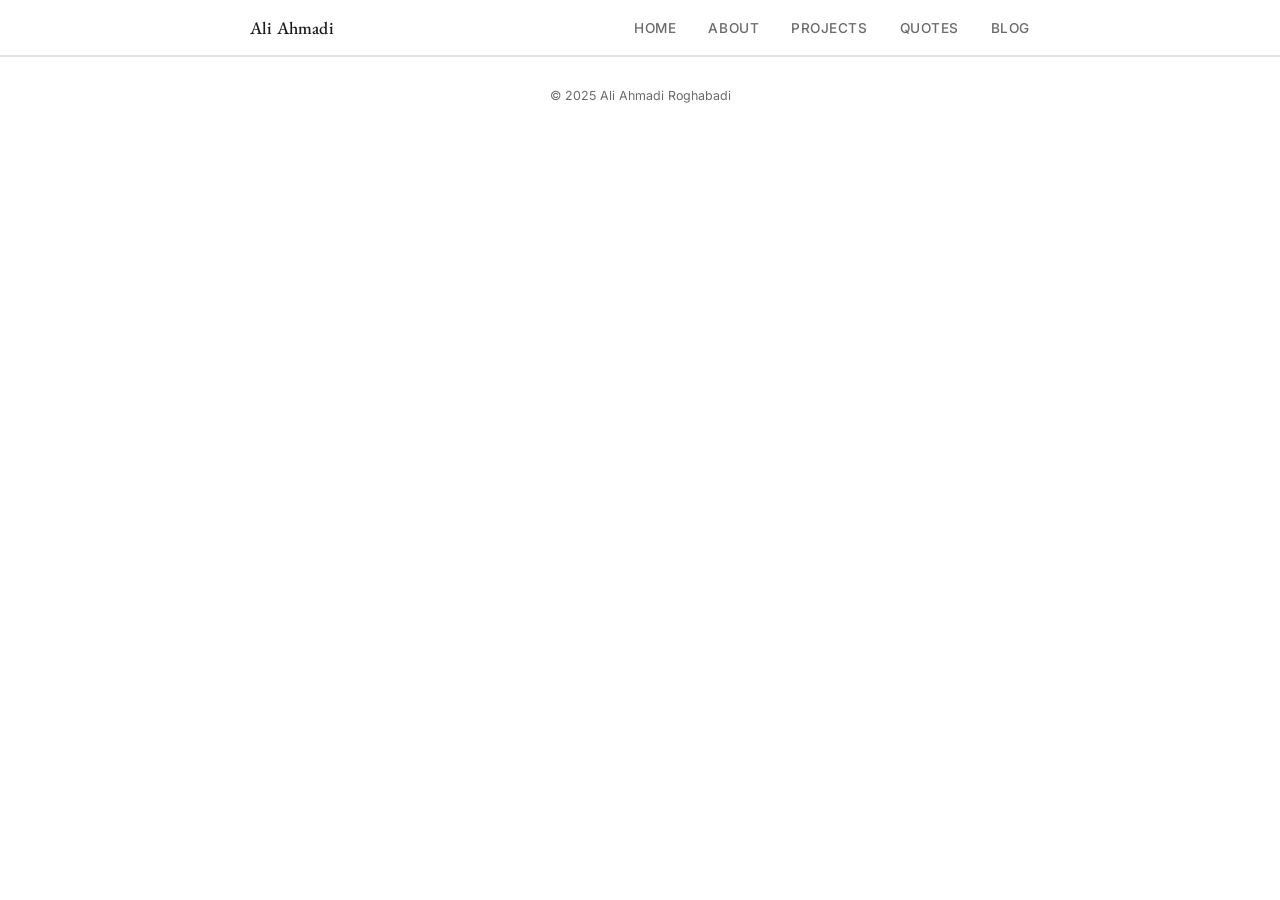
==== index.html @ 2995e9c8 "Update index.html" ====
<!DOCTYPE html>
<html lang="en">
<head>
  <meta charset="UTF-8" />
  <meta name="viewport" content="width=device-width, initial-scale=1.0" />
  <title>Ali Ahmadi</title>
  <link rel="icon" type="image/png" href="assets/favicon.png" />
  <link rel="stylesheet" href="style.css" />

  <!-- Blog: math + code-block rendering (CDN, no build step) -->
  <link rel="stylesheet" href="https://cdn.jsdelivr.net/npm/katex@0.16.11/dist/katex.min.css">
  <link rel="stylesheet" href="https://cdn.jsdelivr.net/npm/highlight.js@11.9.0/styles/atom-one-light.min.css">
  <link rel="stylesheet" href="blog/blog.css" />
</head>
<body>

<nav>
  <div class="nav-inner">
    <a class="nav-brand" href="#home" data-tab-brand>Ali Ahmadi</a>
    <ul class="nav-links">
      <li><a href="#home"     data-tab="home">Home</a></li>
      <li><a href="#about"    data-tab="about">About</a></li>
      <li><a href="#projects" data-tab="projects">Projects</a></li>
      <li><a href="#quotes"   data-tab="quotes">Quotes</a></li>
      <li><a href="#blog"     data-tab="blog">Blog</a></li>
    </ul>
  </div>
</nav>

<main>

  <section id="home">
    <div class="profile">
      <img
        class="profile-img"
        src="assets/prof_pic.png"
        alt="Ali Ahmadi Roghabadi"
      />
      <div class="profile-info">
        <h1>Ali Ahmadi Roghabadi</h1>

        <div class="profile-links">
          <!-- Email -->
          <a href="mailto:ali.ahmadi9@ut.ac.ir" aria-label="Email">
            <svg xmlns="http://www.w3.org/2000/svg" fill="none" viewBox="0 0 24 24" stroke="currentColor" stroke-width="1.8">
              <path stroke-linecap="round" stroke-linejoin="round" d="M21.75 6.75v10.5a2.25 2.25 0 01-2.25 2.25H4.5A2.25 2.25 0 012.25 17.25V6.75M21.75 6.75L12 13.5 2.25 6.75M21.75 6.75A2.25 2.25 0 0019.5 4.5H4.5a2.25 2.25 0 00-2.25 2.25" />
            </svg>
            Email
          </a>
          <!-- GitHub -->
          <a href="https://github.com/0ahmadi" target="_blank" rel="noopener" aria-label="GitHub">
            <svg xmlns="http://www.w3.org/2000/svg" viewBox="0 0 24 24" fill="currentColor">
              <path d="M12 0C5.37 0 0 5.37 0 12c0 5.3 3.44 9.8 8.2 11.38.6.1.82-.26.82-.58v-2.03c-3.34.72-4.04-1.6-4.04-1.6-.54-1.38-1.33-1.75-1.33-1.75-1.09-.74.08-.73.08-.73 1.2.09 1.84 1.24 1.84 1.24 1.07 1.83 2.8 1.3 3.49 1 .1-.78.42-1.3.76-1.6-2.67-.3-5.47-1.33-5.47-5.93 0-1.31.47-2.38 1.24-3.22-.12-.3-.54-1.52.12-3.18 0 0 1.01-.32 3.3 1.23a11.5 11.5 0 016.01 0c2.29-1.55 3.3-1.23 3.3-1.23.66 1.66.24 2.88.12 3.18.77.84 1.24 1.91 1.24 3.22 0 4.61-2.81 5.63-5.48 5.92.43.37.81 1.1.81 2.22v3.29c0 .32.22.7.83.58A12 12 0 0024 12C24 5.37 18.63 0 12 0z"/>
            </svg>
            GitHub
          </a>
          <!-- LinkedIn -->
          <a href="https://linkedin.com/in/aliahmdif" target="_blank" rel="noopener" aria-label="LinkedIn">
            <svg xmlns="http://www.w3.org/2000/svg" viewBox="0 0 24 24" fill="currentColor">
              <path d="M20.45 20.45h-3.56v-5.57c0-1.33-.03-3.04-1.85-3.04-1.85 0-2.13 1.45-2.13 2.94v5.67H9.35V9h3.41v1.56h.05c.48-.9 1.64-1.85 3.37-1.85 3.6 0 4.27 2.37 4.27 5.45v6.29zM5.34 7.43a2.07 2.07 0 110-4.14 2.07 2.07 0 010 4.14zM3.56 20.45h3.56V9H3.56v11.45zM22.23 0H1.77C.79 0 0 .77 0 1.72v20.56C0 23.23.79 24 1.77 24h20.46C23.21 24 24 23.23 24 22.28V1.72C24 .77 23.21 0 22.23 0z"/>
            </svg>
            LinkedIn
          </a>
        </div>

        <p class="profile-bio">
          My research lies between computational neuroscience and continual learning, and my interest is
          developing systems that can learn and adapt over time. I am particularly interested in applying
          these ideas to robotics and large language models. Outside of research, I take part in competitive programming contests on <a href="https://codeforces.com" target="_blank" rel="noopener">Codeforces</a>, and I enjoy the process of problem solving.
        </p>
        <p class="profile-bio" style="margin-top:0.75rem;">
          I completed my bachelor's degree from University of Tehran, where I did my undergraduate project
          under the supervision of
          <a href="https://scholar.google.com/citations?user=NBD4tqgAAAAJ&hl=en" target="_blank" rel="noopener">Dr. Hossein Aghababa</a>.
          Also, in the last two years of my bachelor's degree, I worked as a research assistant in the
          <a href="https://feng.ut.ac.ir/deep" target="_blank" rel="noopener">Deep Learning Lab</a>
          under the supervision of
          <a href="https://scholar.google.com/citations?user=YLOcZDUAAAAJ&hl=en" target="_blank" rel="noopener">Dr. Kazem Fouladi</a>.
          During this time, I attended the 6th International Conference on Pattern Recognition and Image
          Analysis (IPRIA 2023) at the University of Tehran.
        </p>
      </div>
    </div>
  </section>

  <section id="about">
    <h2>About</h2>

    <div class="about-block">
      <h3>Research Interests</h3>
      <ul class="about-list">
        <li>Computational Neuroscience</li>
        <li>Continual Learning</li>
        <li>Deep Learning</li>
      </ul>
    </div>

    <div class="about-block">
      <h2>Education</h2>
      <div class="edu-item">
        <div class="institution">University of Tehran — Tehran, Iran</div>
        <div class="degree">B.Sc. Computer Engineering, Department of Engineering</div>
        <div class="years">2021 – 2025</div>
      </div>
      <div class="edu-item">
        <div class="institution">Seyed Kamaleddin Mousavi Magnet High School — Kerman, Iran</div>
        <div class="degree">High School Diploma</div>
        <div class="years">2018 – 2021</div>
      </div>
    </div>

    <div class="about-block">
  <h2>Research Experience</h2>

  <div class="exp-item">
    <div class="role">Research Assistant</div>
    <div class="org">
      <a href="https://feng.ut.ac.ir/deep" target="_blank" rel="noopener">Deep Learning Lab</a>,
      <a href="https://scholar.google.com/citations?user=YLOcZDUAAAAJ&hl=en" target="_blank" rel="noopener">Dr. Kazem Fouladi</a>,
      University of Tehran
    </div>
    <div class="years">2023 – 2025</div>
  </div>

  <div class="exp-item">
    <div class="role">Undergraduate Project</div>
    <div class="org">
      Supervised by
      <a href="https://scholar.google.com/citations?user=NBD4tqgAAAAJ&hl=en" target="_blank" rel="noopener">Dr. Hossein Aghababa</a>,
      University of Tehran
    </div>
    <div class="years">2024 – 2025</div>
  </div>
</div>

    <div class="about-block">
  <h2>Teaching Experience</h2>

  <div class="exp-item">
    <div class="role">Teaching Assistant — Algorithm Design</div>
    <div class="org">Instructor: Dr. Kazem Fouladi</div>
    <div class="years">Feb 2024 – Jan 2025</div>
  </div>

  <div class="exp-item">
    <div class="role">Teaching Assistant — Advanced Programming</div>
    <div class="org">Instructor: Dr. Razieh Ghiasi</div>
    <div class="years">Feb 2024 – Jun 2024</div>
  </div>

  <div class="exp-item">
    <div class="role">Teaching Assistant — Artificial Intelligence</div>
    <div class="org">Instructor: Dr. Kazem Fouladi</div>
    <div class="years">Feb 2024 – Jun 2024</div>
  </div>
</div>
  </section>

  <section id="projects">
    <div class="section-header">
      <h2>Projects</h2>
    </div>

<div class="projects-list">

  <div class="project-item">
    <a href="https://github.com/0ahmadi/dermis" target="_blank" rel="noopener">
      <img class="project-thumb" src="assets/dermis.png" alt="Skin Lesion Classification" onerror="this.style.display='none'" />
    </a>
    <p class="project-text">
      <a class="project-title-link" href="https://github.com/0ahmadi/dermis" target="_blank" rel="noopener"><strong>Skin Lesion Classification</strong></a> —
      This project is a lightweight, multi-modal deep learning model that classifies skin lesions from images into seven diagnostic categories from the HAM10000 dataset — melanoma, melanocytic nevi, basal cell carcinoma, actinic keratoses/Bowen's disease, benign keratosis-like lesions, dermatofibroma, and vascular lesions — while also taking the patient's age, sex, and lesion body location as additional inputs to make more clinically informed predictions than an image-only model. Built on a MobileNetV3 backbone, the model is designed with a deliberate focus on accuracy and efficiency alongside small resource usage rather than raw benchmark performance alone, making it lightweight enough to embed directly into mobile apps and run inference on-device, without depending on a server or cloud API for every prediction.
    </p>
  </div>

  <div class="project-item">
    <a href="https://github.com/0ahmadi/LIF" target="_blank" rel="noopener">
      <img class="project-thumb" src="assets/LIF_img.png" alt="LIF Neuron Simulation" onerror="this.style.display='none'" />
    </a>
    <p class="project-text">
      <a class="project-title-link" href="https://github.com/0ahmadi/LIF" target="_blank" rel="noopener"><strong>LIF Neuron Simulation</strong></a> —
      Implementation and simulation of a single leaky integrate-and-fire (LIF) neuron, one of the simplest and most widely used models in computational neuroscience for approximating how a biological neuron behaves. The neuron's membrane potential is modeled as it integrates incoming input current over time while also "leaking" charge back toward a resting state, mimicking the passive electrical properties of a real neuron's membrane. once the membrane potential crosses a defined threshold, the model generates a spike and resets the potential, reproducing the basic firing behavior seen in real neurons. The project visualizes this membrane potential dynamics and spike generation over time.
    </p>
  </div>

  <div class="project-item">
    <a href="https://github.com/0ahmadi/persian_speech_to_text" target="_blank" rel="noopener">
      <img class="project-thumb" src="assets/projects/whisper-persian.png" alt="Persian ASR project" onerror="this.style.display='none'" />
    </a>
    <p class="project-text">
      <a class="project-title-link" href="https://github.com/0ahmadi/persian_speech_to_text" target="_blank" rel="noopener"><strong>Whisper Fine-tuning</strong></a> —
      Fine-tuned OpenAI's Whisper model on Persian speech datasets to enhance automatic speech recognition (ASR) performance. This project was conducted at the Deep Learning Lab, University of Tehran.
    </p>
  </div>

</div>

    <p style="margin-top:1.5rem; font-size:0.82rem; color:var(--muted);">
      More on <a href="https://github.com/0ahmadi" target="_blank" rel="noopener">github.com/0ahmadi</a>
    </p>
  </section>

  <section id="quotes">
    <h2>Quotes</h2>
    <ul class="quotes-list">
      <li>
        <blockquote>
          <p>There is no goodness waiting for us, no destiny guiding us. The creator has abandoned
          humanity. The cruelest burden is not this reality itself, but our refusal to accept it.
          Humans are masters of self-deception.</p>
          <cite>— Unknown</cite>
        </blockquote>
      </li>
      <li>
        <blockquote>
          <p>Ignorance more frequently begets confidence than does knowledge.</p>
          <cite>— Charles Darwin</cite>
        </blockquote>
      </li>
    </ul>
  </section>

  <section id="blog">
    <div class="section-header">
      <h2>Blog</h2>
    </div>
    <div id="blog-list" class="blog-list"></div>
  </section>

  <section id="post">
    <a href="#blog" class="post-back">← Back to Blog</a>
    <article id="post-content"></article>
  </section>

</main>

<footer>
  <p>© 2025 Ali Ahmadi Roghabadi</p>
</footer>

<!-- Blog: markdown parser, syntax highlighting, LaTeX rendering (CDN) -->
<script src="https://cdn.jsdelivr.net/npm/marked@12.0.2/marked.min.js"></script>
<script src="https://cdn.jsdelivr.net/npm/highlight.js@11.9.0/lib/highlight.min.js"></script>
<script src="https://cdn.jsdelivr.net/npm/katex@0.16.11/dist/katex.min.js"></script>
<script src="https://cdn.jsdelivr.net/npm/katex@0.16.11/dist/contrib/auto-render.min.js"></script>
<script src="blog/blog.js"></script>

<script src="main.js"></script>
</body>
</html>
---- style.css ----
/* ============================================================
   Ali Ahmadi Roghabadi — Personal Site
   ============================================================ */

@import url('https://fonts.googleapis.com/css2?family=Inter:wght@300;400;500;600&family=EB+Garamond:ital,wght@0,400;0,500;1,400&display=swap');

*, *::before, *::after { box-sizing: border-box; margin: 0; padding: 0; }

:root {
  --bg:        #ffffff;
  --bg-subtle: #f9f9f9;
  --border:    #e5e5e5;
  --text:      #1a1a1a;
  --muted:     #6b6b6b;
  --link:      #2b5f8a;
  --link-hover:#5089b8;
  --accent:    #1a1a1a;
  --nav-h:     56px;
}

html { scroll-behavior: smooth; }

@media (hover: hover) and (pointer: fine) {
  html { zoom: 100%; }
}

body {
  font-family: 'Inter', system-ui, sans-serif;
  font-size: 15px;
  line-height: 1.7;
  color: var(--text);
  background: var(--bg);
  -webkit-font-smoothing: antialiased;
}

a { color: var(--link); text-decoration: none; }
a:hover { color: var(--link-hover); text-decoration: underline; }

nav {
  position: sticky;
  top: 0;
  z-index: 100;
  background: rgba(255,255,255,0.92);
  backdrop-filter: blur(8px);
  border-bottom: 1px solid var(--border);
  height: var(--nav-h);
  display: flex;
  align-items: center;
  padding: 0 2rem;
}

.nav-inner {
  width: 100%;
  max-width: 780px;
  margin: 0 auto;
  display: flex;
  align-items: center;
  justify-content: space-between;
}

.nav-brand {
  font-family: 'EB Garamond', Georgia, serif;
  font-size: 1.1rem;
  font-weight: 500;
  letter-spacing: 0.01em;
  color: var(--text);
  text-decoration: none;
}
.nav-brand:hover { text-decoration: none; color: var(--muted); }

.nav-links {
  display: flex;
  gap: 2rem;
  list-style: none;
}

.nav-links a {
  font-size: 0.85rem;
  font-weight: 500;
  letter-spacing: 0.04em;
  text-transform: uppercase;
  color: var(--muted);
  transition: color 0.15s;
  padding-bottom: 2px;
  border-bottom: 1px solid transparent;
}
.nav-links a:hover,
.nav-links a.active {
  color: var(--text);
  border-color: var(--text);
  text-decoration: none;
}

main { max-width: 780px; margin: 0 auto; padding: 0 2rem; }

section {
  display: none;
  padding: 3.5rem 0 4rem;
}
section.active { display: block; }

.profile {
  display: flex;
  gap: 2.5rem;
  align-items: flex-start;
  padding-top: 0.5rem;
}

.profile-img {
  flex-shrink: 0;
  width: 180px;
  height: 180px;
  border-radius: 50%;
  object-fit: cover;
  border: 1px solid var(--border);
  filter: grayscale(10%);
}

.profile-info h1 {
  font-family: 'EB Garamond', Georgia, serif;
  font-size: 1.75rem;
  font-weight: 400;
  line-height: 1.2;
  margin-bottom: 0.5rem;
}

.profile-links {
  display: flex;
  gap: 1.25rem;
  margin: 0.6rem 0 1rem;
  flex-wrap: wrap;
}

.profile-links a {
  font-size: 0.78rem;
  color: var(--muted);
  text-transform: uppercase;
  letter-spacing: 0.06em;
  font-weight: 500;
  display: flex;
  align-items: center;
  gap: 0.3rem;
  transition: color 0.15s;
}
.profile-links a:hover { color: var(--text); text-decoration: none; }
.profile-links svg { width: 14px; height: 14px; }

.profile-bio {
  font-size: 0.92rem;
  color: #333;
  max-width: 560px;
}

.news-section { margin-top: 3rem; }
.news-section h2 {
  font-family: 'EB Garamond', Georgia, serif;
  font-size: 1.15rem;
  font-weight: 500;
  margin-bottom: 1rem;
  padding-bottom: 0.5rem;
  border-bottom: 1px solid var(--border);
  letter-spacing: 0.01em;
}

.news-table { width: 100%; border-collapse: collapse; }
.news-table tr { border-bottom: 1px solid var(--border); }
.news-table tr:last-child { border-bottom: none; }
.news-table td { padding: 0.65rem 0; vertical-align: top; font-size: 0.88rem; }
.news-table td:first-child {
  white-space: nowrap;
  padding-right: 2rem;
  color: var(--muted);
  font-variant-numeric: tabular-nums;
  font-weight: 500;
  min-width: 90px;
}

.about-block { margin-bottom: 2.5rem; }
.about-block h2 {
  font-family: 'EB Garamond', Georgia, serif;
  font-size: 1.1rem;
  font-weight: 500;
  margin-bottom: 0.9rem;
  padding-bottom: 0.5rem;
  border-bottom: 1px solid var(--border);
}
.about-block h3 {
  font-size: 0.82rem;
  font-weight: 600;
  letter-spacing: 0.05em;
  text-transform: uppercase;
  color: var(--muted);
  margin-bottom: 0.6rem;
}

.about-list {
  list-style: none;
  padding: 0;
}
.about-list li {
  font-size: 0.9rem;
  padding: 0.25rem 0;
  padding-left: 1rem;
  position: relative;
  color: #333;
}
.about-list li::before {
  content: '–';
  position: absolute;
  left: 0;
  color: var(--muted);
}

.edu-item, .exp-item {
  margin-bottom: 1rem;
  padding-bottom: 1rem;
  border-bottom: 1px solid var(--border);
}
.edu-item:last-child, .exp-item:last-child { border-bottom: none; }

.edu-item .institution {
  font-size: 0.9rem;
  font-weight: 500;
  color: var(--text);
}
.edu-item .degree {
  font-size: 0.85rem;
  color: #444;
}
.edu-item .years,
.exp-item .years {
  font-size: 0.8rem;
  color: var(--muted);
  font-variant-numeric: tabular-nums;
}
.exp-item .role { font-size: 0.9rem; font-weight: 500; }
.exp-item .org {
  font-size: 0.85rem;
  color: #444;
}

.projects-grid {
  display: grid;
  grid-template-columns: repeat(auto-fill, minmax(320px, 1fr));
  gap: 1px;
  border: 1px solid var(--border);
  background: var(--border);
  margin-top: 0.5rem;
}

.project-card {
  background: var(--bg);
  display: flex;
  flex-direction: column;
  transition: background 0.15s;
  overflow: hidden;
}
.project-card:hover { background: var(--bg-subtle); }

.proj-img-wrap {
  width: 100%;
  height: 160px;
  overflow: hidden;
  border-bottom: 1px solid var(--border);
  background: var(--bg-subtle);
  flex-shrink: 0;
}
.proj-img {
  width: 100%;
  height: 100%;
  object-fit: cover;
  display: block;
}
.proj-img-placeholder {
  display: flex;
  align-items: center;
  justify-content: center;
}
.proj-img-placeholder::after {
  content: 'Image coming soon';
  font-size: 0.75rem;
  color: var(--muted);
  letter-spacing: 0.04em;
  text-transform: uppercase;
}
.proj-img-placeholder img { display: none; }

.proj-body {
  padding: 1.5rem;
  display: flex;
  flex-direction: column;
  gap: 0.6rem;
  flex: 1;
}

.project-card .proj-title {
  font-size: 0.9rem;
  font-weight: 600;
  color: var(--text);
  display: flex;
  align-items: center;
  gap: 0.5rem;
}
.project-card .proj-title svg {
  flex-shrink: 0;
  color: var(--muted);
}

.project-card .proj-desc {
  font-size: 0.83rem;
  color: #555;
  line-height: 1.55;
}

.project-card .proj-tags {
  display: flex;
  flex-wrap: wrap;
  gap: 0.4rem;
  margin-top: 0.25rem;
}

.proj-tag {
  font-size: 0.72rem;
  font-weight: 500;
  letter-spacing: 0.04em;
  text-transform: uppercase;
  padding: 0.2rem 0.55rem;
  border: 1px solid var(--border);
  color: var(--muted);
  border-radius: 2px;
}

.project-card a.proj-link {
  font-size: 0.78rem;
  color: var(--muted);
  font-weight: 500;
  text-transform: uppercase;
  letter-spacing: 0.05em;
  display: inline-flex;
  align-items: center;
  gap: 0.3rem;
  margin-top: auto;
  padding-top: 0.3rem;
  transition: color 0.15s;
}
.project-card a.proj-link:hover { color: var(--text); text-decoration: none; }

.section-header {
  display: flex;
  align-items: baseline;
  justify-content: space-between;
  margin-bottom: 1.5rem;
  padding-bottom: 0.5rem;
  border-bottom: 1px solid var(--border);
}
.section-header h2 {
  font-family: 'EB Garamond', Georgia, serif;
  font-size: 1.15rem;
  font-weight: 500;
}

.quotes-list { list-style: none; padding: 0; }
.quotes-list blockquote {
  border-left: 2px solid var(--border);
  margin: 0 0 2rem;
  padding: 0.5rem 0 0.5rem 1.5rem;
}
.quotes-list blockquote p {
  font-family: 'EB Garamond', Georgia, serif;
  font-size: 1.05rem;
  font-style: italic;
  color: #333;
  line-height: 1.6;
  margin-bottom: 0.5rem;
}
.quotes-list cite {
  font-size: 0.8rem;
  font-style: normal;
  color: var(--muted);
  font-weight: 500;
  letter-spacing: 0.04em;
  text-transform: uppercase;
}

#about > h2, #quotes > h2 {
  font-family: 'EB Garamond', Georgia, serif;
  font-size: 1.5rem;
  font-weight: 400;
  margin-bottom: 2rem;
  padding-bottom: 0.5rem;
  border-bottom: 1px solid var(--border);
}

footer {
  border-top: 1px solid var(--border);
  text-align: center;
  padding: 1.75rem 0;
  font-size: 0.78rem;
  color: var(--muted);
}

@media (max-width: 600px) {
  nav { padding: 0 1rem; }
  main { padding: 0 1rem; }

  .profile { flex-direction: column; gap: 1.2rem; }
  .profile-img { width: 90px; height: 90px; }

  .nav-links { gap: 1.2rem; }
  .nav-links a { font-size: 0.78rem; }

  .projects-grid { grid-template-columns: 1fr; }
}

@media (prefers-reduced-motion: reduce) {
  * { transition: none !important; animation: none !important; }
}


/*  */

.projects-list {
  display: flex;
  flex-direction: column;
  gap: 1.75rem;
}

.project-item {
  overflow: hidden; /* برای float */
}

.project-thumb {
  float: left;
  width: 90px;
  height: 90px;
  object-fit: cover;
  border-radius: 6px;
  margin: 0 1.25rem 0.5rem 0;
}

.project-text {
  margin: 0;
  line-height: 1.7;
  font-size: 0.95rem;
  color: var(--text, inherit);
}

.project-title-link {
  text-decoration: none;
  color: inherit;
}

.project-title-link:hover {
  text-decoration: underline;
}

@media (max-width: 480px) {
  .project-thumb {
    float: none;
    display: block;
    margin: 0 0 0.75rem 0;
  }
}
---- blog/blog.css ----
.blog-loading {
  font-size: 0.85rem;
  color: var(--muted);
}

/* ---------- Post list ---------- */

.blog-list {
  display: flex;
  flex-direction: column;
}

.blog-item {
  display: flex;
  gap: 1.5rem;
  padding: 1.25rem 0;
  border-bottom: 1px solid var(--border);
  color: var(--text);
  text-decoration: none;
}
.blog-item:last-child { border-bottom: none; }
.blog-item:hover { text-decoration: none; }
.blog-item:hover .blog-item-title { color: var(--link-hover); }

.blog-item-date {
  flex-shrink: 0;
  width: 90px;
  padding-top: 0.15rem;
  font-size: 0.8rem;
  color: var(--muted);
  font-variant-numeric: tabular-nums;
}

.blog-item-body { flex: 1; min-width: 0; }

.blog-item-title {
  font-size: 1rem;
  font-weight: 600;
  color: var(--text);
  transition: color 0.15s;
}

.blog-item-summary {
  margin-top: 0.35rem;
  font-size: 0.85rem;
  color: #555;
  line-height: 1.6;
}

.blog-item-tags {
  display: flex;
  flex-wrap: wrap;
  gap: 0.4rem;
  margin-top: 0.6rem;
}

/* ---------- Single post ---------- */

.post-back {
  display: inline-block;
  margin-bottom: 1.75rem;
  font-size: 0.8rem;
  font-weight: 500;
  letter-spacing: 0.05em;
  text-transform: uppercase;
  color: var(--muted);
}
.post-back:hover { color: var(--text); text-decoration: none; }

.post-meta {
  margin-bottom: 1.75rem;
  padding-bottom: 1rem;
  border-bottom: 1px solid var(--border);
}
.post-meta h1 {
  font-family: 'EB Garamond', Georgia, serif;
  font-size: 1.8rem;
  font-weight: 500;
  margin-bottom: 0.5rem;
}
.post-date {
  font-size: 0.8rem;
  color: var(--muted);
  font-variant-numeric: tabular-nums;
  margin-bottom: 0.5rem;
}

#post-content {
  font-size: 0.95rem;
  line-height: 1.75;
  color: var(--text);
}
#post-content h2 {
  font-family: 'EB Garamond', Georgia, serif;
  font-size: 1.3rem;
  font-weight: 500;
  margin: 1.75rem 0 0.75rem;
  padding-bottom: 0.4rem;
  border-bottom: 1px solid var(--border);
}
#post-content h3 {
  font-size: 1.02rem;
  font-weight: 600;
  margin: 1.5rem 0 0.6rem;
}
#post-content p { margin: 0 0 1rem; }
#post-content ul, #post-content ol { margin: 0 0 1rem 1.3rem; }
#post-content li { margin-bottom: 0.35rem; }
#post-content a { color: var(--link); }
#post-content a:hover { color: var(--link-hover); }

#post-content img {
  display: block;
  max-width: 100%;
  margin: 1rem 0;
  border: 1px solid var(--border);
  border-radius: 6px;
}

#post-content blockquote {
  margin: 1.25rem 0;
  padding: 0.4rem 0 0.4rem 1.25rem;
  border-left: 2px solid var(--border);
  color: #444;
  font-style: italic;
}

#post-content code {
  font-family: 'SFMono-Regular', Consolas, 'Liberation Mono', Menlo, monospace;
  font-size: 0.85em;
  background: var(--bg-subtle);
  padding: 0.15em 0.4em;
  border-radius: 3px;
}

#post-content pre {
  margin: 1.25rem 0;
  padding: 1rem 1.1rem;
  overflow-x: auto;
  background: var(--bg-subtle);
  border: 1px solid var(--border);
  border-radius: 6px;
}
#post-content pre code {
  padding: 0;
  background: none;
  font-size: 0.83rem;
  line-height: 1.6;
}

#post-content table {
  width: 100%;
  margin: 1.25rem 0;
  border-collapse: collapse;
  font-size: 0.88rem;
}
#post-content th, #post-content td {
  padding: 0.5rem 0.75rem;
  border: 1px solid var(--border);
  text-align: left;
}
#post-content th { background: var(--bg-subtle); font-weight: 600; }

.katex { font-size: 1.02em; }

@media (max-width: 600px) {
  .blog-item { flex-direction: column; gap: 0.4rem; }
  .blog-item-date { width: auto; }
}
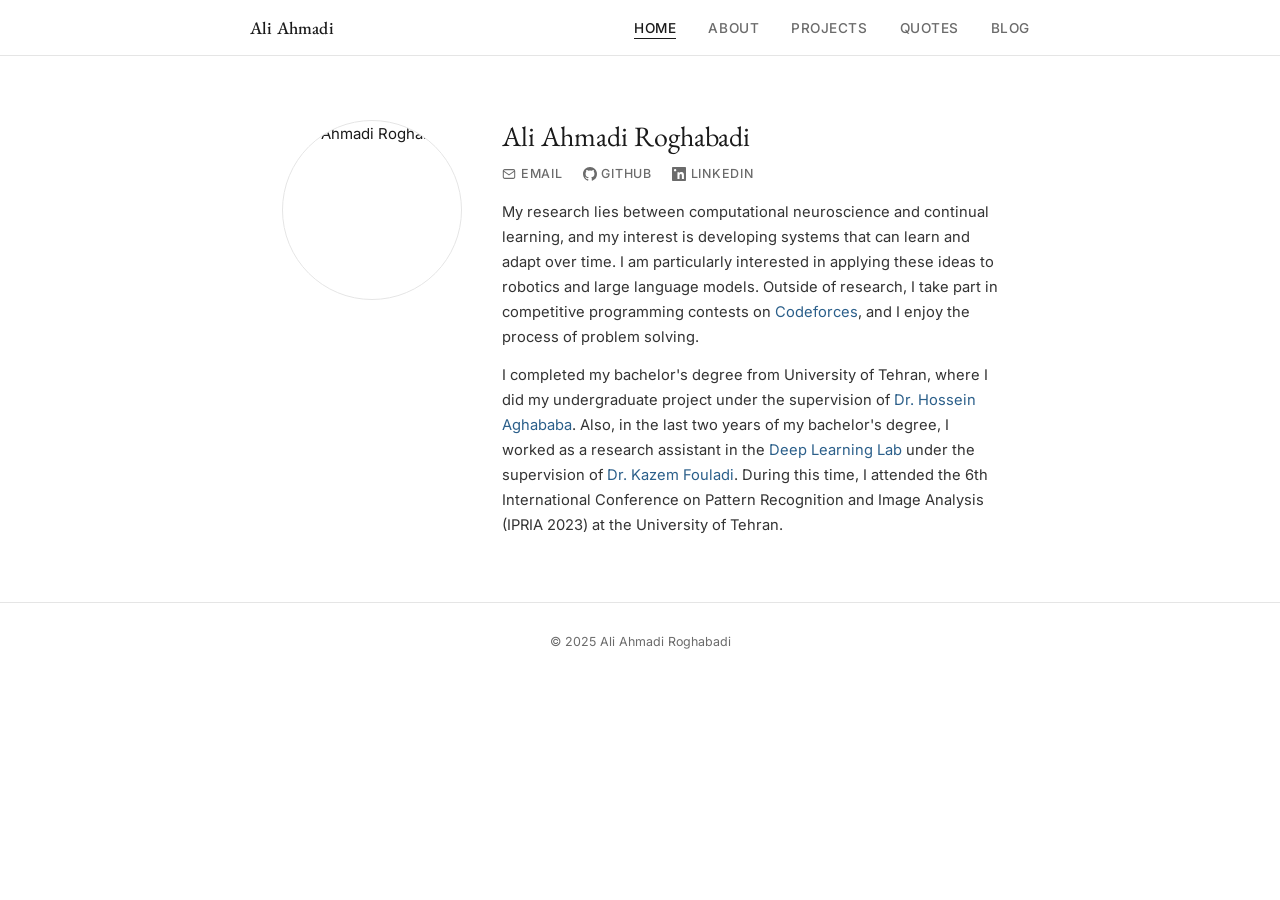
==== commit 0a2840aa: "Update index.html" ====
--- a/index.html
+++ b/index.html
@@ -9,7 +9,7 @@
 
   <!-- Blog: math + code-block rendering (CDN, no build step) -->
   <link rel="stylesheet" href="https://cdn.jsdelivr.net/npm/katex@0.16.11/dist/katex.min.css">
-  <link rel="stylesheet" href="https://cdn.jsdelivr.net/npm/highlight.js@11.9.0/styles/atom-one-light.min.css">
+  <link rel="stylesheet" href="https://cdnjs.cloudflare.com/ajax/libs/highlight.js/11.9.0/styles/atom-one-light.min.css">
   <link rel="stylesheet" href="blog/blog.css" />
 </head>
 <body>
@@ -240,7 +240,7 @@
 
 <!-- Blog: markdown parser, syntax highlighting, LaTeX rendering (CDN) -->
 <script src="https://cdn.jsdelivr.net/npm/marked@12.0.2/marked.min.js"></script>
-<script src="https://cdn.jsdelivr.net/npm/highlight.js@11.9.0/lib/highlight.min.js"></script>
+<script src="https://cdnjs.cloudflare.com/ajax/libs/highlight.js/11.9.0/highlight.min.js"></script>
 <script src="https://cdn.jsdelivr.net/npm/katex@0.16.11/dist/katex.min.js"></script>
 <script src="https://cdn.jsdelivr.net/npm/katex@0.16.11/dist/contrib/auto-render.min.js"></script>
 <script src="blog/blog.js"></script>
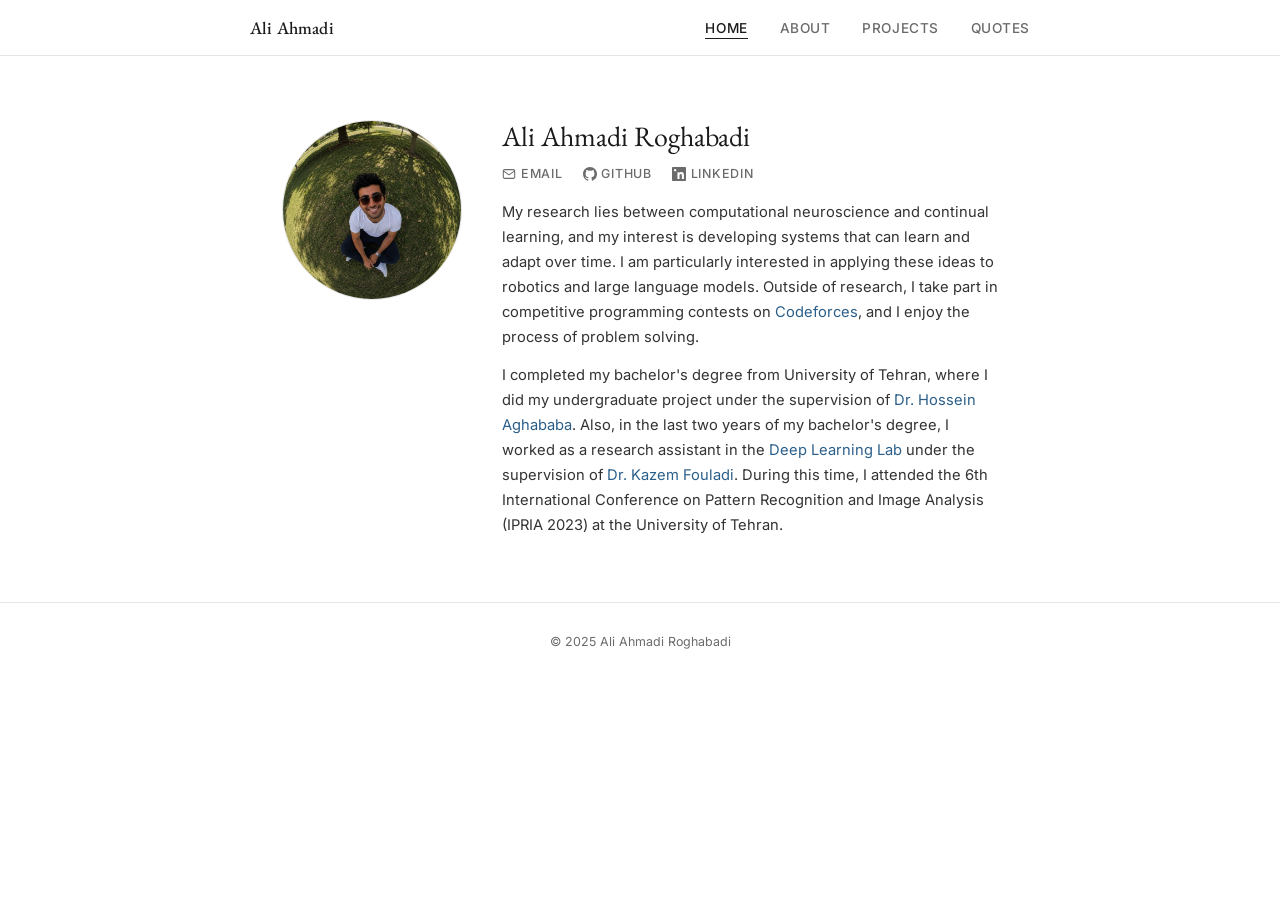
==== commit 5db3106b: "Update index.html" ====
--- a/index.html
+++ b/index.html
@@ -22,7 +22,7 @@
       <li><a href="#about"    data-tab="about">About</a></li>
       <li><a href="#projects" data-tab="projects">Projects</a></li>
       <li><a href="#quotes"   data-tab="quotes">Quotes</a></li>
-      <li><a href="#blog"     data-tab="blog">Blog</a></li>
+      <!-- <li><a href="#blog"     data-tab="blog">Blog</a></li> -->
     </ul>
   </div>
 </nav>
--- a/style.css
+++ b/style.css
@@ -1,7 +1,3 @@
-/* ============================================================
-   Ali Ahmadi Roghabadi — Personal Site
-   ============================================================ */
-
 @import url('https://fonts.googleapis.com/css2?family=Inter:wght@300;400;500;600&family=EB+Garamond:ital,wght@0,400;0,500;1,400&display=swap');
 
 *, *::before, *::after { box-sizing: border-box; margin: 0; padding: 0; }
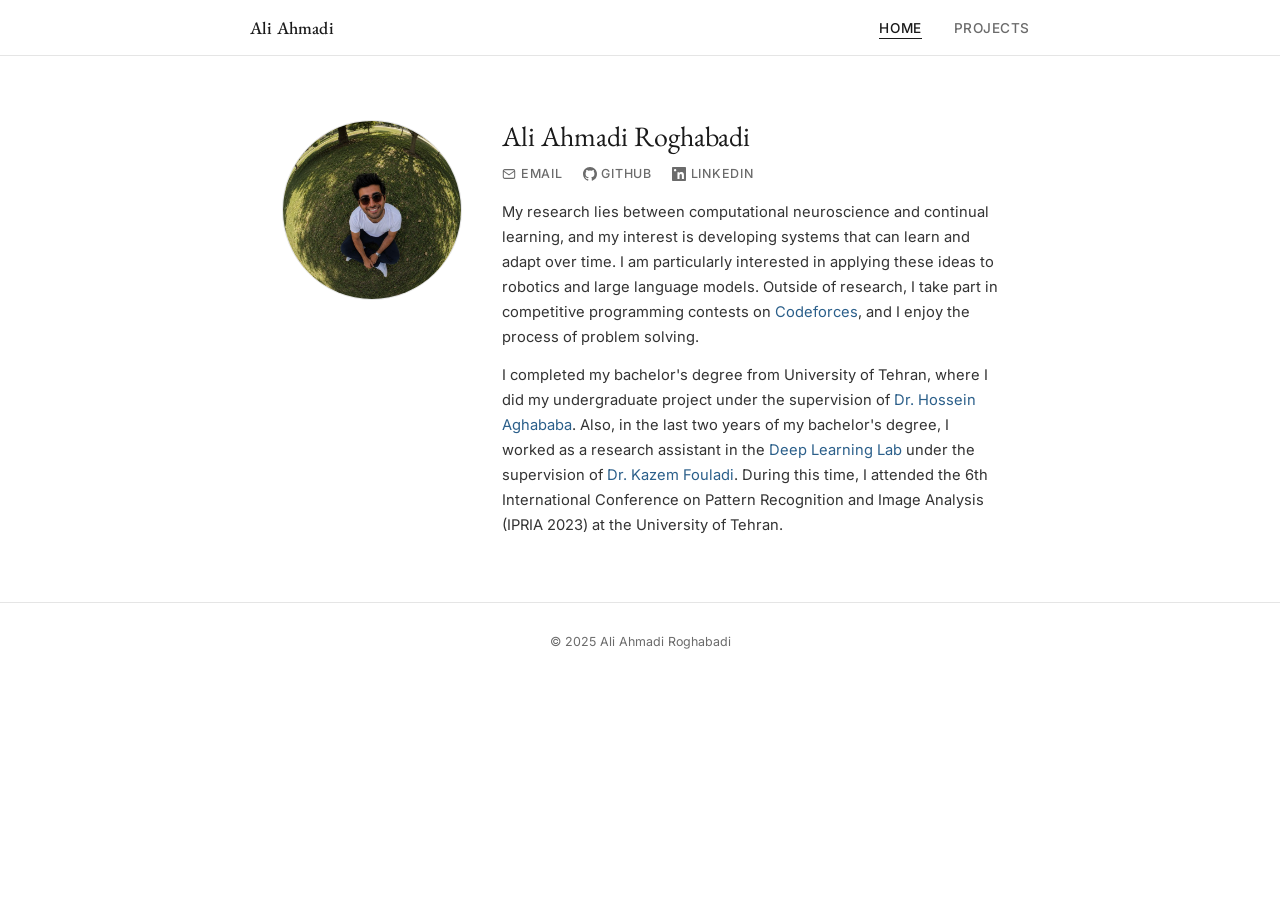
==== commit b822f93f: "Update index.html" ====
--- a/index.html
+++ b/index.html
@@ -19,9 +19,8 @@
     <a class="nav-brand" href="#home" data-tab-brand>Ali Ahmadi</a>
     <ul class="nav-links">
       <li><a href="#home"     data-tab="home">Home</a></li>
-      <li><a href="#about"    data-tab="about">About</a></li>
+      <!-- <li><a href="#about"    data-tab="about">About</a></li> -->
       <li><a href="#projects" data-tab="projects">Projects</a></li>
-      <li><a href="#quotes"   data-tab="quotes">Quotes</a></li>
       <!-- <li><a href="#blog"     data-tab="blog">Blog</a></li> -->
     </ul>
   </div>
@@ -90,8 +89,8 @@
       <h3>Research Interests</h3>
       <ul class="about-list">
         <li>Computational Neuroscience</li>
+        <li>NeuroAI</li>
         <li>Continual Learning</li>
-        <li>Deep Learning</li>
       </ul>
     </div>
 
@@ -133,27 +132,7 @@
   </div>
 </div>
 
-    <div class="about-block">
-  <h2>Teaching Experience</h2>
-
-  <div class="exp-item">
-    <div class="role">Teaching Assistant — Algorithm Design</div>
-    <div class="org">Instructor: Dr. Kazem Fouladi</div>
-    <div class="years">Feb 2024 – Jan 2025</div>
-  </div>
-
-  <div class="exp-item">
-    <div class="role">Teaching Assistant — Advanced Programming</div>
-    <div class="org">Instructor: Dr. Razieh Ghiasi</div>
-    <div class="years">Feb 2024 – Jun 2024</div>
-  </div>
-
-  <div class="exp-item">
-    <div class="role">Teaching Assistant — Artificial Intelligence</div>
-    <div class="org">Instructor: Dr. Kazem Fouladi</div>
-    <div class="years">Feb 2024 – Jun 2024</div>
-  </div>
-</div>
+    
   </section>
 
   <section id="projects">
@@ -162,6 +141,16 @@
     </div>
 
 <div class="projects-list">
+
+  <div class="project-item">
+    <a href="https://github.com/0ahmadi/CNS-2026-summer-internship" target="_blank" rel="noopener">
+      <img class="project-thumb" src="assets/neuroCLIP.png" alt="Network-Brain Representation Alignment" onerror="this.style.display='none'" />
+    </a>
+    <p class="project-text">
+      <a class="project-title-link" href="https://github.com/0ahmadi/CNS-2026-summer-internship" target="_blank" rel="noopener"><strong>NeuroCLIP: Network–Brain Representation Alignment</strong></a> —
+      A summer internship project investigating whether a convolutional network trained only on natural images represents them the way the mouse visual cortex does. Using the Allen Institute Neuropixels dataset (four visual areas, 118 natural scene images), each layer of a pretrained AlexNet was compared against each brain area with representational similarity analysis (RSA) to see which layers best matched which areas. A CLIP-style contrastive model, NeuroCLIP, was then trained separately for every layer–area pair, allowing alignment to be learned rather than measured only with a fixed statistic.
+    </p>
+  </div>
 
   <div class="project-item">
     <a href="https://github.com/0ahmadi/dermis" target="_blank" rel="noopener">
@@ -174,18 +163,8 @@
   </div>
 
   <div class="project-item">
-    <a href="https://github.com/0ahmadi/LIF" target="_blank" rel="noopener">
-      <img class="project-thumb" src="assets/LIF_img.png" alt="LIF Neuron Simulation" onerror="this.style.display='none'" />
-    </a>
-    <p class="project-text">
-      <a class="project-title-link" href="https://github.com/0ahmadi/LIF" target="_blank" rel="noopener"><strong>LIF Neuron Simulation</strong></a> —
-      Implementation and simulation of a single leaky integrate-and-fire (LIF) neuron, one of the simplest and most widely used models in computational neuroscience for approximating how a biological neuron behaves. The neuron's membrane potential is modeled as it integrates incoming input current over time while also "leaking" charge back toward a resting state, mimicking the passive electrical properties of a real neuron's membrane. once the membrane potential crosses a defined threshold, the model generates a spike and resets the potential, reproducing the basic firing behavior seen in real neurons. The project visualizes this membrane potential dynamics and spike generation over time.
-    </p>
-  </div>
-
-  <div class="project-item">
     <a href="https://github.com/0ahmadi/persian_speech_to_text" target="_blank" rel="noopener">
-      <img class="project-thumb" src="assets/projects/whisper-persian.png" alt="Persian ASR project" onerror="this.style.display='none'" />
+      <img class="project-thumb" src="assets/whisper-persian.png" alt="Persian ASR project" onerror="this.style.display='none'" />
     </a>
     <p class="project-text">
       <a class="project-title-link" href="https://github.com/0ahmadi/persian_speech_to_text" target="_blank" rel="noopener"><strong>Whisper Fine-tuning</strong></a> —
@@ -198,26 +177,6 @@
     <p style="margin-top:1.5rem; font-size:0.82rem; color:var(--muted);">
       More on <a href="https://github.com/0ahmadi" target="_blank" rel="noopener">github.com/0ahmadi</a>
     </p>
-  </section>
-
-  <section id="quotes">
-    <h2>Quotes</h2>
-    <ul class="quotes-list">
-      <li>
-        <blockquote>
-          <p>There is no goodness waiting for us, no destiny guiding us. The creator has abandoned
-          humanity. The cruelest burden is not this reality itself, but our refusal to accept it.
-          Humans are masters of self-deception.</p>
-          <cite>— Unknown</cite>
-        </blockquote>
-      </li>
-      <li>
-        <blockquote>
-          <p>Ignorance more frequently begets confidence than does knowledge.</p>
-          <cite>— Charles Darwin</cite>
-        </blockquote>
-      </li>
-    </ul>
   </section>
 
   <section id="blog">
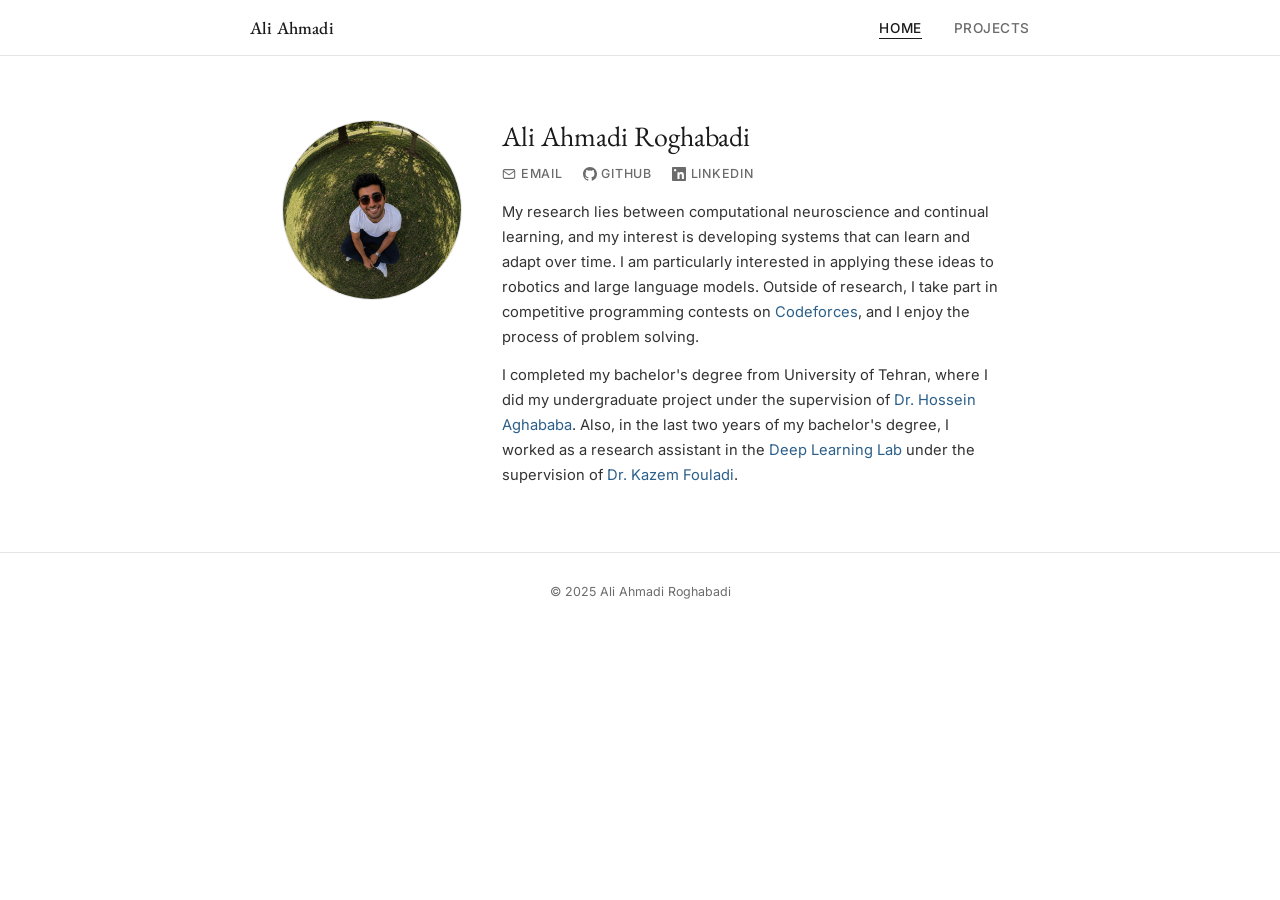
==== commit 1394c8d5: "Update index.html" ====
--- a/index.html
+++ b/index.html
@@ -1,209 +1,288 @@
-<!DOCTYPE html>
+<!doctype html>
 <html lang="en">
-<head>
-  <meta charset="UTF-8" />
-  <meta name="viewport" content="width=device-width, initial-scale=1.0" />
-  <title>Ali Ahmadi</title>
-  <link rel="icon" type="image/png" href="assets/favicon.png" />
-  <link rel="stylesheet" href="style.css" />
-
-  <!-- Blog: math + code-block rendering (CDN, no build step) -->
-  <link rel="stylesheet" href="https://cdn.jsdelivr.net/npm/katex@0.16.11/dist/katex.min.css">
-  <link rel="stylesheet" href="https://cdnjs.cloudflare.com/ajax/libs/highlight.js/11.9.0/styles/atom-one-light.min.css">
-  <link rel="stylesheet" href="blog/blog.css" />
-</head>
-<body>
-
-<nav>
-  <div class="nav-inner">
-    <a class="nav-brand" href="#home" data-tab-brand>Ali Ahmadi</a>
-    <ul class="nav-links">
-      <li><a href="#home"     data-tab="home">Home</a></li>
-      <!-- <li><a href="#about"    data-tab="about">About</a></li> -->
-      <li><a href="#projects" data-tab="projects">Projects</a></li>
-      <!-- <li><a href="#blog"     data-tab="blog">Blog</a></li> -->
-    </ul>
-  </div>
-</nav>
-
-<main>
-
-  <section id="home">
-    <div class="profile">
-      <img
-        class="profile-img"
-        src="assets/prof_pic.png"
-        alt="Ali Ahmadi Roghabadi"
-      />
-      <div class="profile-info">
-        <h1>Ali Ahmadi Roghabadi</h1>
-
-        <div class="profile-links">
-          <!-- Email -->
-          <a href="mailto:ali.ahmadi9@ut.ac.ir" aria-label="Email">
-            <svg xmlns="http://www.w3.org/2000/svg" fill="none" viewBox="0 0 24 24" stroke="currentColor" stroke-width="1.8">
-              <path stroke-linecap="round" stroke-linejoin="round" d="M21.75 6.75v10.5a2.25 2.25 0 01-2.25 2.25H4.5A2.25 2.25 0 012.25 17.25V6.75M21.75 6.75L12 13.5 2.25 6.75M21.75 6.75A2.25 2.25 0 0019.5 4.5H4.5a2.25 2.25 0 00-2.25 2.25" />
-            </svg>
-            Email
-          </a>
-          <!-- GitHub -->
-          <a href="https://github.com/0ahmadi" target="_blank" rel="noopener" aria-label="GitHub">
-            <svg xmlns="http://www.w3.org/2000/svg" viewBox="0 0 24 24" fill="currentColor">
-              <path d="M12 0C5.37 0 0 5.37 0 12c0 5.3 3.44 9.8 8.2 11.38.6.1.82-.26.82-.58v-2.03c-3.34.72-4.04-1.6-4.04-1.6-.54-1.38-1.33-1.75-1.33-1.75-1.09-.74.08-.73.08-.73 1.2.09 1.84 1.24 1.84 1.24 1.07 1.83 2.8 1.3 3.49 1 .1-.78.42-1.3.76-1.6-2.67-.3-5.47-1.33-5.47-5.93 0-1.31.47-2.38 1.24-3.22-.12-.3-.54-1.52.12-3.18 0 0 1.01-.32 3.3 1.23a11.5 11.5 0 016.01 0c2.29-1.55 3.3-1.23 3.3-1.23.66 1.66.24 2.88.12 3.18.77.84 1.24 1.91 1.24 3.22 0 4.61-2.81 5.63-5.48 5.92.43.37.81 1.1.81 2.22v3.29c0 .32.22.7.83.58A12 12 0 0024 12C24 5.37 18.63 0 12 0z"/>
-            </svg>
-            GitHub
-          </a>
-          <!-- LinkedIn -->
-          <a href="https://linkedin.com/in/aliahmdif" target="_blank" rel="noopener" aria-label="LinkedIn">
-            <svg xmlns="http://www.w3.org/2000/svg" viewBox="0 0 24 24" fill="currentColor">
-              <path d="M20.45 20.45h-3.56v-5.57c0-1.33-.03-3.04-1.85-3.04-1.85 0-2.13 1.45-2.13 2.94v5.67H9.35V9h3.41v1.56h.05c.48-.9 1.64-1.85 3.37-1.85 3.6 0 4.27 2.37 4.27 5.45v6.29zM5.34 7.43a2.07 2.07 0 110-4.14 2.07 2.07 0 010 4.14zM3.56 20.45h3.56V9H3.56v11.45zM22.23 0H1.77C.79 0 0 .77 0 1.72v20.56C0 23.23.79 24 1.77 24h20.46C23.21 24 24 23.23 24 22.28V1.72C24 .77 23.21 0 22.23 0z"/>
-            </svg>
-            LinkedIn
-          </a>
-        </div>
-
-        <p class="profile-bio">
-          My research lies between computational neuroscience and continual learning, and my interest is
-          developing systems that can learn and adapt over time. I am particularly interested in applying
-          these ideas to robotics and large language models. Outside of research, I take part in competitive programming contests on <a href="https://codeforces.com" target="_blank" rel="noopener">Codeforces</a>, and I enjoy the process of problem solving.
-        </p>
-        <p class="profile-bio" style="margin-top:0.75rem;">
-          I completed my bachelor's degree from University of Tehran, where I did my undergraduate project
-          under the supervision of
-          <a href="https://scholar.google.com/citations?user=NBD4tqgAAAAJ&hl=en" target="_blank" rel="noopener">Dr. Hossein Aghababa</a>.
-          Also, in the last two years of my bachelor's degree, I worked as a research assistant in the
-          <a href="https://feng.ut.ac.ir/deep" target="_blank" rel="noopener">Deep Learning Lab</a>
-          under the supervision of
-          <a href="https://scholar.google.com/citations?user=YLOcZDUAAAAJ&hl=en" target="_blank" rel="noopener">Dr. Kazem Fouladi</a>.
-          During this time, I attended the 6th International Conference on Pattern Recognition and Image
-          Analysis (IPRIA 2023) at the University of Tehran.
-        </p>
-      </div>
-    </div>
-  </section>
-
-  <section id="about">
-    <h2>About</h2>
-
-    <div class="about-block">
-      <h3>Research Interests</h3>
-      <ul class="about-list">
-        <li>Computational Neuroscience</li>
-        <li>NeuroAI</li>
-        <li>Continual Learning</li>
-      </ul>
-    </div>
-
-    <div class="about-block">
-      <h2>Education</h2>
-      <div class="edu-item">
-        <div class="institution">University of Tehran — Tehran, Iran</div>
-        <div class="degree">B.Sc. Computer Engineering, Department of Engineering</div>
-        <div class="years">2021 – 2025</div>
-      </div>
-      <div class="edu-item">
-        <div class="institution">Seyed Kamaleddin Mousavi Magnet High School — Kerman, Iran</div>
-        <div class="degree">High School Diploma</div>
-        <div class="years">2018 – 2021</div>
-      </div>
-    </div>
-
-    <div class="about-block">
-  <h2>Research Experience</h2>
-
-  <div class="exp-item">
-    <div class="role">Research Assistant</div>
-    <div class="org">
-      <a href="https://feng.ut.ac.ir/deep" target="_blank" rel="noopener">Deep Learning Lab</a>,
-      <a href="https://scholar.google.com/citations?user=YLOcZDUAAAAJ&hl=en" target="_blank" rel="noopener">Dr. Kazem Fouladi</a>,
-      University of Tehran
-    </div>
-    <div class="years">2023 – 2025</div>
-  </div>
-
-  <div class="exp-item">
-    <div class="role">Undergraduate Project</div>
-    <div class="org">
-      Supervised by
-      <a href="https://scholar.google.com/citations?user=NBD4tqgAAAAJ&hl=en" target="_blank" rel="noopener">Dr. Hossein Aghababa</a>,
-      University of Tehran
-    </div>
-    <div class="years">2024 – 2025</div>
-  </div>
-</div>
-
-    
-  </section>
-
-  <section id="projects">
-    <div class="section-header">
-      <h2>Projects</h2>
-    </div>
-
-<div class="projects-list">
-
-  <div class="project-item">
-    <a href="https://github.com/0ahmadi/CNS-2026-summer-internship" target="_blank" rel="noopener">
-      <img class="project-thumb" src="assets/neuroCLIP.png" alt="Network-Brain Representation Alignment" onerror="this.style.display='none'" />
-    </a>
-    <p class="project-text">
-      <a class="project-title-link" href="https://github.com/0ahmadi/CNS-2026-summer-internship" target="_blank" rel="noopener"><strong>NeuroCLIP: Network–Brain Representation Alignment</strong></a> —
-      A summer internship project investigating whether a convolutional network trained only on natural images represents them the way the mouse visual cortex does. Using the Allen Institute Neuropixels dataset (four visual areas, 118 natural scene images), each layer of a pretrained AlexNet was compared against each brain area with representational similarity analysis (RSA) to see which layers best matched which areas. A CLIP-style contrastive model, NeuroCLIP, was then trained separately for every layer–area pair, allowing alignment to be learned rather than measured only with a fixed statistic.
-    </p>
-  </div>
-
-  <div class="project-item">
-    <a href="https://github.com/0ahmadi/dermis" target="_blank" rel="noopener">
-      <img class="project-thumb" src="assets/dermis.png" alt="Skin Lesion Classification" onerror="this.style.display='none'" />
-    </a>
-    <p class="project-text">
-      <a class="project-title-link" href="https://github.com/0ahmadi/dermis" target="_blank" rel="noopener"><strong>Skin Lesion Classification</strong></a> —
-      This project is a lightweight, multi-modal deep learning model that classifies skin lesions from images into seven diagnostic categories from the HAM10000 dataset — melanoma, melanocytic nevi, basal cell carcinoma, actinic keratoses/Bowen's disease, benign keratosis-like lesions, dermatofibroma, and vascular lesions — while also taking the patient's age, sex, and lesion body location as additional inputs to make more clinically informed predictions than an image-only model. Built on a MobileNetV3 backbone, the model is designed with a deliberate focus on accuracy and efficiency alongside small resource usage rather than raw benchmark performance alone, making it lightweight enough to embed directly into mobile apps and run inference on-device, without depending on a server or cloud API for every prediction.
-    </p>
-  </div>
-
-  <div class="project-item">
-    <a href="https://github.com/0ahmadi/persian_speech_to_text" target="_blank" rel="noopener">
-      <img class="project-thumb" src="assets/whisper-persian.png" alt="Persian ASR project" onerror="this.style.display='none'" />
-    </a>
-    <p class="project-text">
-      <a class="project-title-link" href="https://github.com/0ahmadi/persian_speech_to_text" target="_blank" rel="noopener"><strong>Whisper Fine-tuning</strong></a> —
-      Fine-tuned OpenAI's Whisper model on Persian speech datasets to enhance automatic speech recognition (ASR) performance. This project was conducted at the Deep Learning Lab, University of Tehran.
-    </p>
-  </div>
-
-</div>
-
-    <p style="margin-top:1.5rem; font-size:0.82rem; color:var(--muted);">
-      More on <a href="https://github.com/0ahmadi" target="_blank" rel="noopener">github.com/0ahmadi</a>
-    </p>
-  </section>
-
-  <section id="blog">
-    <div class="section-header">
-      <h2>Blog</h2>
-    </div>
-    <div id="blog-list" class="blog-list"></div>
-  </section>
-
-  <section id="post">
-    <a href="#blog" class="post-back">← Back to Blog</a>
-    <article id="post-content"></article>
-  </section>
-
-</main>
-
-<footer>
-  <p>© 2025 Ali Ahmadi Roghabadi</p>
-</footer>
-
-<!-- Blog: markdown parser, syntax highlighting, LaTeX rendering (CDN) -->
-<script src="https://cdn.jsdelivr.net/npm/marked@12.0.2/marked.min.js"></script>
-<script src="https://cdnjs.cloudflare.com/ajax/libs/highlight.js/11.9.0/highlight.min.js"></script>
-<script src="https://cdn.jsdelivr.net/npm/katex@0.16.11/dist/katex.min.js"></script>
-<script src="https://cdn.jsdelivr.net/npm/katex@0.16.11/dist/contrib/auto-render.min.js"></script>
-<script src="blog/blog.js"></script>
-
-<script src="main.js"></script>
-</body>
+    <head>
+        <meta charset="UTF-8" />
+        <meta name="viewport" content="width=device-width, initial-scale=1.0" />
+        <title>Ali Ahmadi</title>
+        <link rel="icon" type="image/png" href="assets/favicon.png" />
+        <link rel="stylesheet" href="style.css" />
+
+        <!-- Blog: math + code-block rendering (CDN, no build step) -->
+        <link rel="stylesheet" href="https://cdn.jsdelivr.net/npm/katex@0.16.11/dist/katex.min.css" />
+        <link
+            rel="stylesheet"
+            href="https://cdnjs.cloudflare.com/ajax/libs/highlight.js/11.9.0/styles/atom-one-light.min.css"
+        />
+        <link rel="stylesheet" href="blog/blog.css" />
+    </head>
+    <body>
+        <nav>
+            <div class="nav-inner">
+                <a class="nav-brand" href="#home" data-tab-brand>Ali Ahmadi</a>
+                <ul class="nav-links">
+                    <li><a href="#home" data-tab="home">Home</a></li>
+                    <!-- <li><a href="#about"    data-tab="about">About</a></li> -->
+                    <li><a href="#projects" data-tab="projects">Projects</a></li>
+                    <!-- <li><a href="#blog"     data-tab="blog">Blog</a></li> -->
+                </ul>
+            </div>
+        </nav>
+
+        <main>
+            <section id="home">
+                <div class="profile">
+                    <img class="profile-img" src="assets/prof_pic.png" alt="Ali Ahmadi Roghabadi" />
+                    <div class="profile-info">
+                        <h1>Ali Ahmadi Roghabadi</h1>
+
+                        <div class="profile-links">
+                            <!-- Email -->
+                            <a href="mailto:ali.ahmadi9@ut.ac.ir" aria-label="Email">
+                                <svg
+                                    xmlns="http://www.w3.org/2000/svg"
+                                    fill="none"
+                                    viewBox="0 0 24 24"
+                                    stroke="currentColor"
+                                    stroke-width="1.8"
+                                >
+                                    <path
+                                        stroke-linecap="round"
+                                        stroke-linejoin="round"
+                                        d="M21.75 6.75v10.5a2.25 2.25 0 01-2.25 2.25H4.5A2.25 2.25 0 012.25 17.25V6.75M21.75 6.75L12 13.5 2.25 6.75M21.75 6.75A2.25 2.25 0 0019.5 4.5H4.5a2.25 2.25 0 00-2.25 2.25"
+                                    />
+                                </svg>
+                                Email
+                            </a>
+                            <!-- GitHub -->
+                            <a href="https://github.com/0ahmadi" target="_blank" rel="noopener" aria-label="GitHub">
+                                <svg xmlns="http://www.w3.org/2000/svg" viewBox="0 0 24 24" fill="currentColor">
+                                    <path
+                                        d="M12 0C5.37 0 0 5.37 0 12c0 5.3 3.44 9.8 8.2 11.38.6.1.82-.26.82-.58v-2.03c-3.34.72-4.04-1.6-4.04-1.6-.54-1.38-1.33-1.75-1.33-1.75-1.09-.74.08-.73.08-.73 1.2.09 1.84 1.24 1.84 1.24 1.07 1.83 2.8 1.3 3.49 1 .1-.78.42-1.3.76-1.6-2.67-.3-5.47-1.33-5.47-5.93 0-1.31.47-2.38 1.24-3.22-.12-.3-.54-1.52.12-3.18 0 0 1.01-.32 3.3 1.23a11.5 11.5 0 016.01 0c2.29-1.55 3.3-1.23 3.3-1.23.66 1.66.24 2.88.12 3.18.77.84 1.24 1.91 1.24 3.22 0 4.61-2.81 5.63-5.48 5.92.43.37.81 1.1.81 2.22v3.29c0 .32.22.7.83.58A12 12 0 0024 12C24 5.37 18.63 0 12 0z"
+                                    />
+                                </svg>
+                                GitHub
+                            </a>
+                            <!-- LinkedIn -->
+                            <a
+                                href="https://linkedin.com/in/aliahmdif"
+                                target="_blank"
+                                rel="noopener"
+                                aria-label="LinkedIn"
+                            >
+                                <svg xmlns="http://www.w3.org/2000/svg" viewBox="0 0 24 24" fill="currentColor">
+                                    <path
+                                        d="M20.45 20.45h-3.56v-5.57c0-1.33-.03-3.04-1.85-3.04-1.85 0-2.13 1.45-2.13 2.94v5.67H9.35V9h3.41v1.56h.05c.48-.9 1.64-1.85 3.37-1.85 3.6 0 4.27 2.37 4.27 5.45v6.29zM5.34 7.43a2.07 2.07 0 110-4.14 2.07 2.07 0 010 4.14zM3.56 20.45h3.56V9H3.56v11.45zM22.23 0H1.77C.79 0 0 .77 0 1.72v20.56C0 23.23.79 24 1.77 24h20.46C23.21 24 24 23.23 24 22.28V1.72C24 .77 23.21 0 22.23 0z"
+                                    />
+                                </svg>
+                                LinkedIn
+                            </a>
+                        </div>
+
+                        <p class="profile-bio">
+                            My research lies between computational neuroscience and continual learning, and my interest
+                            is developing systems that can learn and adapt over time. I am particularly interested in
+                            applying these ideas to robotics and large language models. Outside of research, I take part
+                            in competitive programming contests on
+                            <a href="https://codeforces.com" target="_blank" rel="noopener">Codeforces</a>, and I enjoy
+                            the process of problem solving.
+                        </p>
+                        <p class="profile-bio" style="margin-top: 0.75rem">
+                            I completed my bachelor's degree from University of Tehran, where I did my undergraduate
+                            project under the supervision of
+                            <a
+                                href="https://scholar.google.com/citations?user=NBD4tqgAAAAJ&hl=en"
+                                target="_blank"
+                                rel="noopener"
+                                >Dr. Hossein Aghababa</a
+                            >. Also, in the last two years of my bachelor's degree, I worked as a research assistant in
+                            the
+                            <a href="https://feng.ut.ac.ir/deep" target="_blank" rel="noopener">Deep Learning Lab</a>
+                            under the supervision of
+                            <a
+                                href="https://scholar.google.com/citations?user=YLOcZDUAAAAJ&hl=en"
+                                target="_blank"
+                                rel="noopener"
+                                >Dr. Kazem Fouladi</a>.
+                        </p>
+                    </div>
+                </div>
+            </section>
+
+            <section id="about">
+                <h2>About</h2>
+
+                <div class="about-block">
+                    <h3>Research Interests</h3>
+                    <ul class="about-list">
+                        <li>Computational Neuroscience</li>
+                        <li>NeuroAI</li>
+                        <li>Continual Learning</li>
+                    </ul>
+                </div>
+
+                <div class="about-block">
+                    <h2>Education</h2>
+                    <div class="edu-item">
+                        <div class="institution">University of Tehran — Tehran, Iran</div>
+                        <div class="degree">B.Sc. Computer Engineering, Department of Engineering</div>
+                        <div class="years">2021 – 2025</div>
+                    </div>
+                    <div class="edu-item">
+                        <div class="institution">Seyed Kamaleddin Mousavi Magnet High School — Kerman, Iran</div>
+                        <div class="degree">High School Diploma</div>
+                        <div class="years">2018 – 2021</div>
+                    </div>
+                </div>
+
+                <div class="about-block">
+                    <h2>Research Experience</h2>
+
+                    <div class="exp-item">
+                        <div class="role">Research Assistant</div>
+                        <div class="org">
+                            <a href="https://feng.ut.ac.ir/deep" target="_blank" rel="noopener">Deep Learning Lab</a>,
+                            <a
+                                href="https://scholar.google.com/citations?user=YLOcZDUAAAAJ&hl=en"
+                                target="_blank"
+                                rel="noopener"
+                                >Dr. Kazem Fouladi</a
+                            >, University of Tehran
+                        </div>
+                        <div class="years">2023 – 2025</div>
+                    </div>
+
+                    <div class="exp-item">
+                        <div class="role">Undergraduate Project</div>
+                        <div class="org">
+                            Supervised by
+                            <a
+                                href="https://scholar.google.com/citations?user=NBD4tqgAAAAJ&hl=en"
+                                target="_blank"
+                                rel="noopener"
+                                >Dr. Hossein Aghababa</a
+                            >, University of Tehran
+                        </div>
+                        <div class="years">2024 – 2025</div>
+                    </div>
+                </div>
+            </section>
+
+            <section id="projects">
+                <div class="section-header">
+                    <h2>Projects</h2>
+                </div>
+
+                <div class="projects-list">
+                    <div class="project-item">
+                        <a href="https://github.com/0ahmadi/CNS-2026-summer-internship" target="_blank" rel="noopener">
+                            <img
+                                class="project-thumb"
+                                src="assets/neuroCLIP.png"
+                                alt="Network-Brain Representation Alignment"
+                                onerror="this.style.display='none'"
+                            />
+                        </a>
+                        <p class="project-text">
+                            <a
+                                class="project-title-link"
+                                href="https://github.com/0ahmadi/CNS-2026-summer-internship"
+                                target="_blank"
+                                rel="noopener"
+                                ><strong>NeuroCLIP: Network–Brain Representation Alignment</strong></a
+                            >
+                            — A summer internship project investigating whether a convolutional network trained only on
+                            natural images represents them the way the mouse visual cortex does. Using the Allen
+                            Institute Neuropixels dataset (four visual areas, 118 natural scene images), each layer of a
+                            pretrained AlexNet was compared against each brain area with representational similarity
+                            analysis (RSA) to see which layers best matched which areas. A CLIP-style contrastive model,
+                            NeuroCLIP, was then trained separately for every layer–area pair, allowing alignment to be
+                            learned rather than measured only with a fixed statistic.
+                        </p>
+                    </div>
+
+                    <div class="project-item">
+                        <a href="https://github.com/0ahmadi/dermis" target="_blank" rel="noopener">
+                            <img
+                                class="project-thumb"
+                                src="assets/dermis.png"
+                                alt="Skin Lesion Classification"
+                                onerror="this.style.display='none'"
+                            />
+                        </a>
+                        <p class="project-text">
+                            <a
+                                class="project-title-link"
+                                href="https://github.com/0ahmadi/dermis"
+                                target="_blank"
+                                rel="noopener"
+                                ><strong>Skin Lesion Classification</strong></a
+                            >
+                            — This project is a lightweight, multi-modal deep learning model that classifies skin
+                            lesions from images into seven diagnostic categories from the HAM10000 dataset — melanoma,
+                            melanocytic nevi, basal cell carcinoma, actinic keratoses/Bowen's disease, benign
+                            keratosis-like lesions, dermatofibroma, and vascular lesions — while also taking the
+                            patient's age, sex, and lesion body location as additional inputs to make more clinically
+                            informed predictions than an image-only model. Built on a MobileNetV3 backbone, the model is
+                            designed with a deliberate focus on accuracy and efficiency alongside small resource usage
+                            rather than raw benchmark performance alone, making it lightweight enough to embed directly
+                            into mobile apps and run inference on-device, without depending on a server or cloud API for
+                            every prediction.
+                        </p>
+                    </div>
+
+                    <div class="project-item">
+                        <a href="https://github.com/0ahmadi/persian_speech_to_text" target="_blank" rel="noopener">
+                            <img
+                                class="project-thumb"
+                                src="assets/whisper-persian.png"
+                                alt="Persian ASR project"
+                                onerror="this.style.display='none'"
+                            />
+                        </a>
+                        <p class="project-text">
+                            <a
+                                class="project-title-link"
+                                href="https://github.com/0ahmadi/persian_speech_to_text"
+                                target="_blank"
+                                rel="noopener"
+                                ><strong>Whisper Fine-tuning</strong></a
+                            >
+                            — Fine-tuned OpenAI's Whisper model on Persian speech datasets to enhance automatic speech
+                            recognition (ASR) performance. This project was conducted at the Deep Learning Lab,
+                            University of Tehran.
+                        </p>
+                    </div>
+                </div>
+
+                <p style="margin-top: 1.5rem; font-size: 0.82rem; color: var(--muted)">
+                    More on <a href="https://github.com/0ahmadi" target="_blank" rel="noopener">github.com/0ahmadi</a>
+                </p>
+            </section>
+
+            <section id="blog">
+                <div class="section-header">
+                    <h2>Blog</h2>
+                </div>
+                <div id="blog-list" class="blog-list"></div>
+            </section>
+
+            <section id="post">
+                <a href="#blog" class="post-back">← Back to Blog</a>
+                <article id="post-content"></article>
+            </section>
+        </main>
+
+        <footer>
+            <p>© 2025 Ali Ahmadi Roghabadi</p>
+        </footer>
+
+        <!-- Blog: markdown parser, syntax highlighting, LaTeX rendering (CDN) -->
+        <script src="https://cdn.jsdelivr.net/npm/marked@12.0.2/marked.min.js"></script>
+        <script src="https://cdnjs.cloudflare.com/ajax/libs/highlight.js/11.9.0/highlight.min.js"></script>
+        <script src="https://cdn.jsdelivr.net/npm/katex@0.16.11/dist/katex.min.js"></script>
+        <script src="https://cdn.jsdelivr.net/npm/katex@0.16.11/dist/contrib/auto-render.min.js"></script>
+        <script src="blog/blog.js"></script>
+
+        <script src="main.js"></script>
+    </body>
 </html>
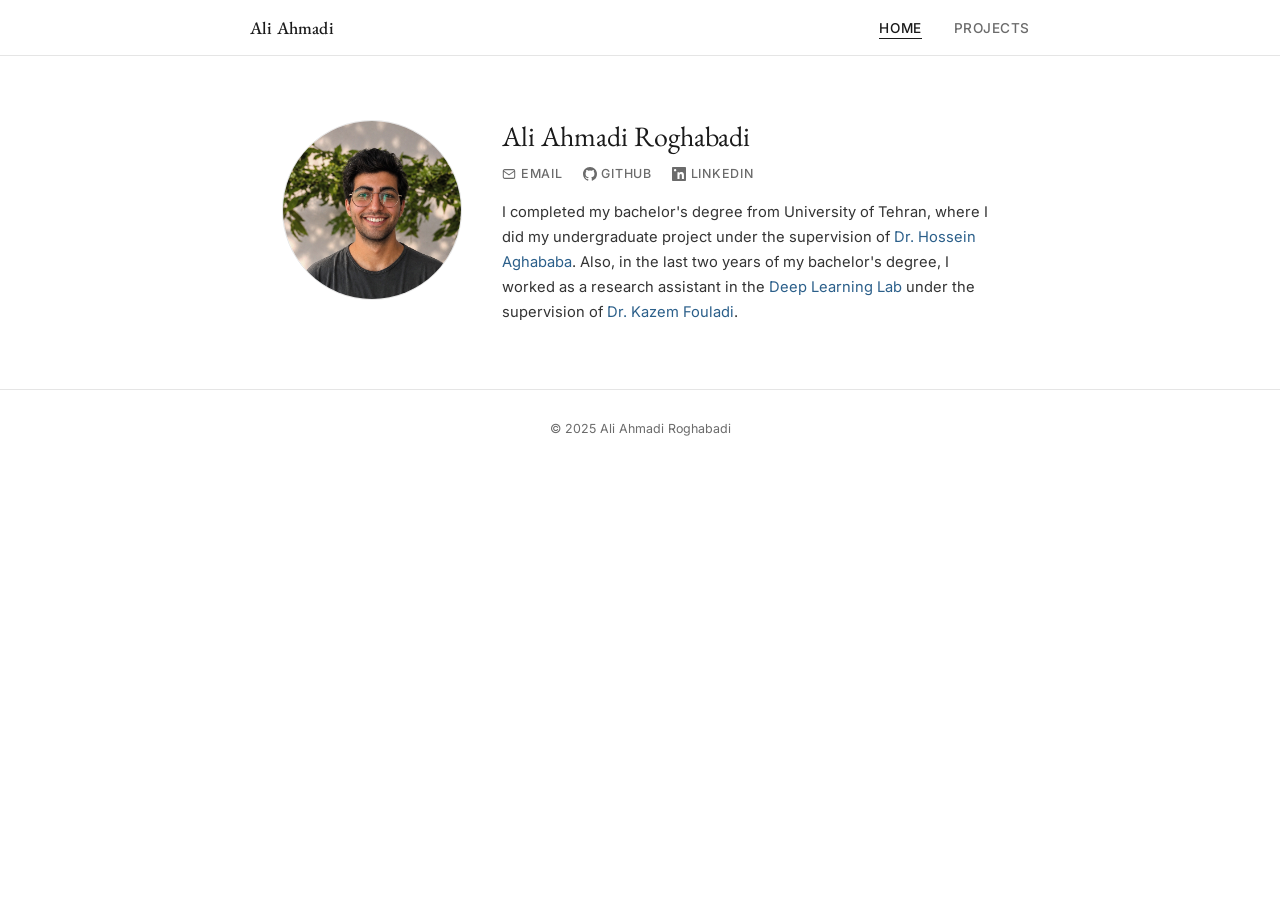
==== commit 289a7b57: "Update index.html" ====
--- a/index.html
+++ b/index.html
@@ -78,14 +78,14 @@
                             </a>
                         </div>
 
-                        <p class="profile-bio">
+                        <!-- <p class="profile-bio">
                             My research lies between computational neuroscience and continual learning, and my interest
                             is developing systems that can learn and adapt over time. I am particularly interested in
                             applying these ideas to robotics and large language models. Outside of research, I take part
                             in competitive programming contests on
                             <a href="https://codeforces.com" target="_blank" rel="noopener">Codeforces</a>, and I enjoy
                             the process of problem solving.
-                        </p>
+                        </p> -->
                         <p class="profile-bio" style="margin-top: 0.75rem">
                             I completed my bachelor's degree from University of Tehran, where I did my undergraduate
                             project under the supervision of
